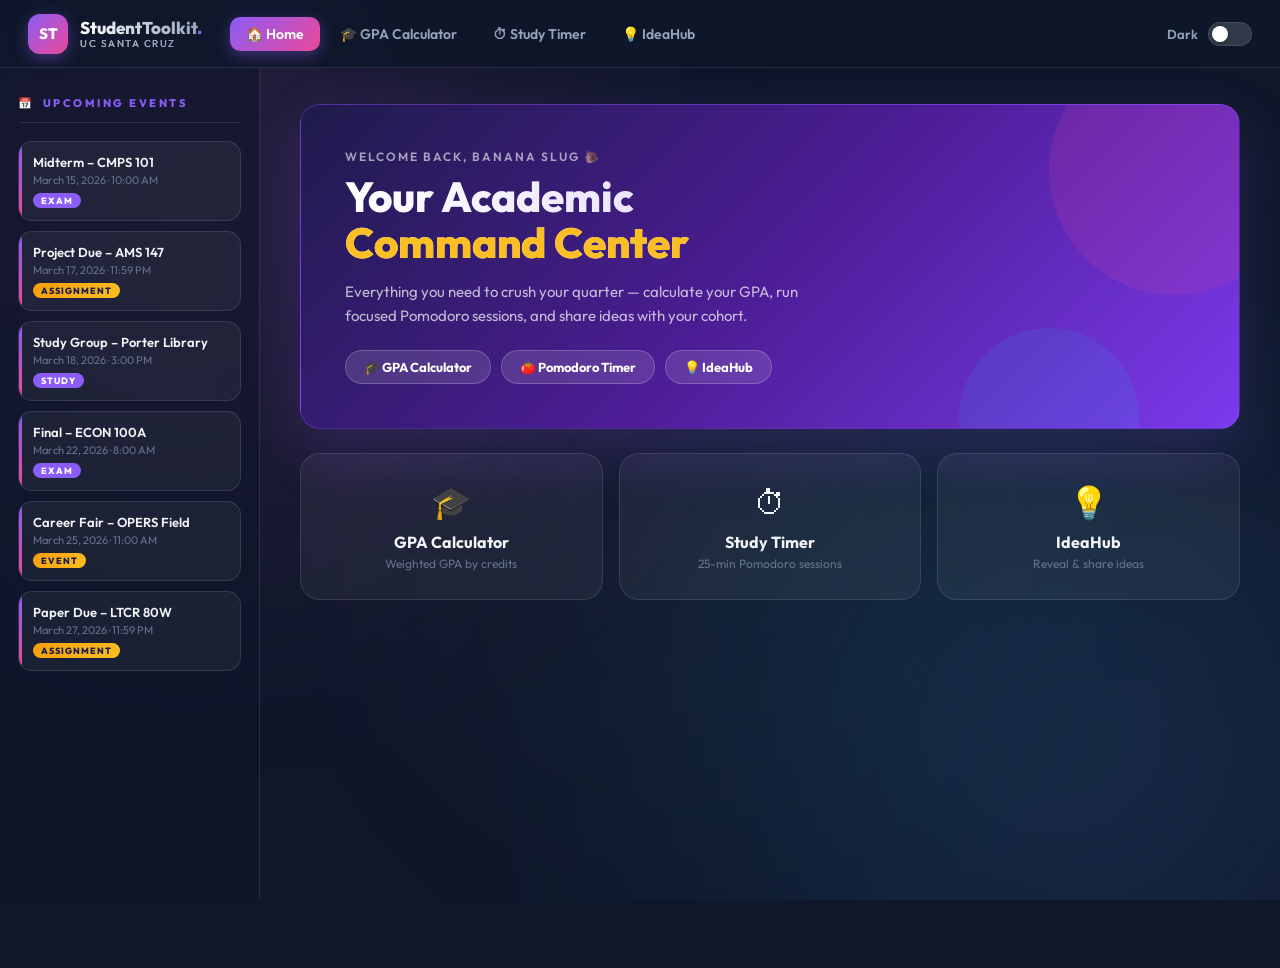
==== sttoolkit21.html @ a3d4090e "Add files via upload" ====
<!DOCTYPE html>
<html lang="en">
<head>
  <meta charset="UTF-8">
  <meta name="viewport" content="width=device-width, initial-scale=1.0">
  <title>StudentToolkit | UCSC</title>
  <link href="https://fonts.googleapis.com/css2?family=Outfit:wght@300;400;600;800&display=swap" rel="stylesheet">
  <link rel="stylesheet" href="style.css">
</head>
<body>

  <!-- Animated background blobs -->
  <div class="background-blobs">
    <div class="blob"></div>
    <div class="blob blob-2"></div>
    <div class="blob blob-3"></div>
  </div>

  <!-- NAVBAR -->
  <nav class="navbar">
    <div class="navbar-logo">
      <div class="logo-badge">ST</div>
      <div class="logo-text">
        StudentToolkit<span>.</span>
        <small>UC Santa Cruz</small>
      </div>
    </div>

    <div class="navbar-nav">
      <button class="nav-link active" onclick="showSection('welcome')">🏠 Home</button>
      <button class="nav-link" onclick="showSection('gpa')">🎓 GPA Calculator</button>
      <button class="nav-link" onclick="showSection('timer')">⏱ Study Timer</button>
      <button class="nav-link" onclick="showSection('ideas')">💡 IdeaHub</button>
    </div>

    <div class="navbar-right">
      <span class="toggle-label">Dark</span>
      <label class="toggle">
        <input type="checkbox" id="darkToggle" onchange="toggleDark(this)">
        <span class="toggle-slider"></span>
      </label>
    </div>
  </nav>

  <!-- LAYOUT -->
  <div class="layout">

    <!-- SIDEBAR -->
    <aside class="sidebar">
      <div class="sidebar-title">Upcoming Events</div>

      <div class="event-item">
        <div class="event-name">Midterm – CMPS 101</div>
        <div class="event-date">March 15, 2026 · 10:00 AM</div>
        <span class="event-tag">Exam</span>
      </div>
      <div class="event-item">
        <div class="event-name">Project Due – AMS 147</div>
        <div class="event-date">March 17, 2026 · 11:59 PM</div>
        <span class="event-tag gold">Assignment</span>
      </div>
      <div class="event-item">
        <div class="event-name">Study Group – Porter Library</div>
        <div class="event-date">March 18, 2026 · 3:00 PM</div>
        <span class="event-tag">Study</span>
      </div>
      <div class="event-item">
        <div class="event-name">Final – ECON 100A</div>
        <div class="event-date">March 22, 2026 · 8:00 AM</div>
        <span class="event-tag">Exam</span>
      </div>
      <div class="event-item">
        <div class="event-name">Career Fair – OPERS Field</div>
        <div class="event-date">March 25, 2026 · 11:00 AM</div>
        <span class="event-tag gold">Event</span>
      </div>
      <div class="event-item">
        <div class="event-name">Paper Due – LTCR 80W</div>
        <div class="event-date">March 27, 2026 · 11:59 PM</div>
        <span class="event-tag gold">Assignment</span>
      </div>
    </aside>

    <!-- MAIN CONTENT -->
    <main class="main">

      <!-- WELCOME -->
      <section id="section-welcome" class="section active">
        <div class="welcome-card">
          <div class="welcome-eyebrow">Welcome back, Banana Slug 🐌</div>
          <div class="welcome-title">Your Academic<br><span>Command Center</span></div>
          <div class="welcome-desc">Everything you need to crush your quarter — calculate your GPA, run focused Pomodoro sessions, and share ideas with your cohort.</div>
          <div class="welcome-chips">
            <div class="chip" onclick="showSection('gpa')">🎓 GPA Calculator</div>
            <div class="chip" onclick="showSection('timer')">🍅 Pomodoro Timer</div>
            <div class="chip" onclick="showSection('ideas')">💡 IdeaHub</div>
          </div>
        </div>
        <div class="stats-row">
          <div class="stat-card" onclick="showSection('gpa')">
            <div class="stat-icon">🎓</div>
            <div class="stat-label">GPA Calculator</div>
            <div class="stat-sub">Weighted GPA by credits</div>
          </div>
          <div class="stat-card" onclick="showSection('timer')">
            <div class="stat-icon">⏱</div>
            <div class="stat-label">Study Timer</div>
            <div class="stat-sub">25-min Pomodoro sessions</div>
          </div>
          <div class="stat-card" onclick="showSection('ideas')">
            <div class="stat-icon">💡</div>
            <div class="stat-label">IdeaHub</div>
            <div class="stat-sub">Reveal &amp; share ideas</div>
          </div>
        </div>
      </section>

      <!-- GPA CALCULATOR -->
      <section id="section-gpa" class="section">
        <div class="card-panel">
          <div class="panel-header">
            <div class="panel-icon">🎓</div>
            <div>
              <div class="panel-title">GPA Calculator</div>
              <div class="panel-subtitle">Enter your courses to compute your cumulative GPA</div>
            </div>
          </div>
          <div class="col-headers">
            <span>Course Name</span>
            <span>Credits</span>
            <span>Grade</span>
            <span></span>
          </div>
          <div class="gpa-courses" id="courseList">
            <div class="course-row first-row">
              <input type="text" placeholder="e.g. CMPS 101" />
              <input type="number" placeholder="Credits" min="1" max="6" />
              <select>
                <option value="">Grade</option>
                <option value="4.0">A+ (4.0)</option>
                <option value="4.0">A  (4.0)</option>
                <option value="3.7">A- (3.7)</option>
                <option value="3.3">B+ (3.3)</option>
                <option value="3.0">B  (3.0)</option>
                <option value="2.7">B- (2.7)</option>
                <option value="2.3">C+ (2.3)</option>
                <option value="2.0">C  (2.0)</option>
                <option value="1.7">C- (1.7)</option>
                <option value="1.3">D+ (1.3)</option>
                <option value="1.0">D  (1.0)</option>
                <option value="0.0">F  (0.0)</option>
              </select>
            </div>
          </div>
          <div class="btn-row">
            <button class="btn btn-ghost" onclick="addCourse()">+ Add Course</button>
            <button class="btn btn-primary" onclick="calculateGPA()">Calculate GPA</button>
            <button class="btn btn-ghost" onclick="resetGPA()">Reset</button>
          </div>
          <div class="gpa-result" id="gpaResult">
            <div class="gpa-result-label">Your Cumulative GPA</div>
            <div class="gpa-result-number" id="gpaNumber">—</div>
            <div class="gpa-result-grade" id="gpaGrade"></div>
          </div>
        </div>
      </section>

      <!-- POMODORO TIMER -->
      <section id="section-timer" class="section">
        <div class="card-panel">
          <div class="panel-header">
            <div class="panel-icon">⏱</div>
            <div>
              <div class="panel-title">Pomodoro Timer</div>
              <div class="panel-subtitle">25-minute focused study sessions</div>
            </div>
          </div>
          <div class="timer-container">
            <div class="timer-ring">
              <svg width="240" height="240" viewBox="0 0 240 240">
                <defs>
                  <linearGradient id="timerGrad" x1="0%" y1="0%" x2="100%" y2="0%">
                    <stop offset="0%" style="stop-color:#8b5cf6"/>
                    <stop offset="100%" style="stop-color:#ec4899"/>
                  </linearGradient>
                </defs>
                <circle class="timer-ring-bg" cx="120" cy="120" r="110"/>
                <circle class="timer-ring-progress" id="timerProgress" cx="120" cy="120" r="110"/>
              </svg>
              <div class="timer-display">
                <div class="timer-time" id="timerDisplay">25:00</div>
                <div class="timer-mode">Focus Session</div>
              </div>
            </div>
            <div class="timer-sessions" id="sessionDots">
              <div class="session-dot"></div>
              <div class="session-dot"></div>
              <div class="session-dot"></div>
              <div class="session-dot"></div>
            </div>
            <div class="timer-controls">
              <button class="btn btn-primary" id="startBtn" onclick="toggleTimer()">▶ Start</button>
              <button class="btn btn-ghost" onclick="resetTimer()">↺ Reset</button>
            </div>
            <div class="timer-notification" id="timerNotif">
              🎉 Session complete! Time for a 5-minute break!
            </div>
          </div>
        </div>
      </section>

      <!-- IDEAHUB -->
      <section id="section-ideas" class="section">
        <div class="card-panel ideahub-panel">
          <div class="panel-header">
            <div class="panel-icon">💡</div>
            <div>
              <div class="panel-title">IdeaHub</div>
              <div class="panel-subtitle">Hover over a creator to reveal their idea</div>
            </div>
          </div>
          <div class="idea-input-section">
            <input type="text" id="userName" placeholder="Your Name" class="name-input">
            <input type="text" id="ideaInput" placeholder="Enter your idea..." class="idea-input-field">
            <button class="btn btn-primary" onclick="addIdea()">Add Spark ✦</button>
          </div>
          <div id="board"></div>
        </div>
      </section>

    </main>
  </div>

  <script src="script.js"></script>
</body>
</html>
---- style.css ----
/* ── DESIGN TOKENS ── */
:root {
  --primary: #8b5cf6;
  --primary-glow: rgba(139, 92, 246, 0.4);
  --secondary: #ec4899;
  --accent: #00f2fe;
  --bg-dark: #0f172a;
  --surface: rgba(255, 255, 255, 0.05);
  --surface-hover: rgba(255, 255, 255, 0.09);
  --border: rgba(255, 255, 255, 0.1);
  --border-active: rgba(139, 92, 246, 0.6);
  --text: #f1f5f9;
  --text-muted: #64748b;
  --text-soft: #94a3b8;
  --navbar-h: 68px;
  --sidebar-w: 260px;
  --radius: 20px;
  --transition: 0.3s cubic-bezier(0.4, 0, 0.2, 1);
  /* light mode overrides */
  --light-bg: #f1f5f9;
  --light-surface: rgba(255,255,255,0.85);
  --light-border: rgba(139,92,246,0.15);
  --light-text: #1e1b4b;
  --light-text-muted: #6b7280;
}

* { box-sizing: border-box; margin: 0; padding: 0; }

body {
  font-family: 'Outfit', sans-serif;
  background-color: var(--bg-dark);
  color: var(--text);
  min-height: 100vh;
  overflow-x: hidden;
  transition: background var(--transition), color var(--transition);
}

/* ── LIGHT MODE ── */
body.light {
  background-color: var(--light-bg);
  color: var(--light-text);
  --surface: var(--light-surface);
  --surface-hover: rgba(255,255,255,0.95);
  --border: var(--light-border);
  --text: var(--light-text);
  --text-muted: var(--light-text-muted);
  --text-soft: #9ca3af;
}
body.light .navbar { background: rgba(139, 92, 246, 0.9); backdrop-filter: blur(20px); }
body.light .sidebar { background: rgba(255,255,255,0.7); border-right-color: var(--light-border); }
body.light .event-item { background: rgba(255,255,255,0.6); }
body.light .card-panel { background: rgba(255,255,255,0.7); }
body.light input, body.light select { background: rgba(255,255,255,0.8); color: var(--light-text); border-color: var(--light-border); }
body.light input::placeholder { color: #9ca3af; }
body.light .timer-time, body.light .gpa-result-number { color: var(--primary); }
body.light .stat-card { background: rgba(255,255,255,0.6); }
body.light .welcome-card { background: linear-gradient(135deg, #4c1d95, #7c3aed, #a855f7); }
body.light .blob { opacity: 0.08; }
body.light .sidebar-title { color: var(--primary); }
body.light .panel-title { color: #fff; }

/* ── BACKGROUND BLOBS ── */
.background-blobs {
  position: fixed; inset: 0; z-index: -1; overflow: hidden;
}
.blob {
  position: absolute;
  width: 600px; height: 600px;
  background: linear-gradient(135deg, var(--primary), var(--secondary));
  filter: blur(140px);
  opacity: 0.15;
  border-radius: 50%;
  animation: float 25s infinite alternate ease-in-out;
  top: -100px; left: -100px;
}
.blob-2 {
  bottom: -150px; right: -100px;
  background: linear-gradient(135deg, var(--accent), var(--primary));
  animation-delay: -7s;
  top: auto; left: auto;
}
.blob-3 {
  top: 40%; left: 40%;
  width: 400px; height: 400px;
  background: linear-gradient(135deg, var(--secondary), var(--accent));
  opacity: 0.08;
  animation-delay: -14s;
}
@keyframes float {
  from { transform: translate(0,0) rotate(0deg); }
  to   { transform: translate(150px, 100px) rotate(30deg); }
}

/* ── NAVBAR ── */
.navbar {
  position: fixed; top: 0; left: 0; right: 0; z-index: 100;
  height: var(--navbar-h);
  background: rgba(15, 23, 42, 0.85);
  backdrop-filter: blur(20px);
  border-bottom: 1px solid var(--border);
  display: flex; align-items: center;
  padding: 0 28px; gap: 20px;
}
.navbar-logo {
  display: flex; align-items: center; gap: 12px;
  flex-shrink: 0;
}
.logo-badge {
  width: 40px; height: 40px;
  background: linear-gradient(135deg, var(--primary), var(--secondary));
  border-radius: 12px;
  display: flex; align-items: center; justify-content: center;
  font-size: 15px; font-weight: 800;
  color: #fff;
  box-shadow: 0 4px 15px var(--primary-glow);
}
.logo-text {
  font-size: 17px; font-weight: 800;
  background: linear-gradient(to right, #fff, #94a3b8);
  background-clip: text; -webkit-background-clip: text; -webkit-text-fill-color: transparent;
  line-height: 1.15;
}
.logo-text span { -webkit-text-fill-color: var(--primary); }
.logo-text small {
  display: block; font-size: 10px; font-weight: 400;
  letter-spacing: 1.5px; text-transform: uppercase;
  -webkit-text-fill-color: var(--text-soft);
}

.navbar-nav {
  display: flex; gap: 4px; margin-left: 8px;
}
.nav-link {
  background: none; border: none; cursor: pointer;
  color: var(--text-soft);
  padding: 8px 16px; border-radius: 10px;
  font-family: 'Outfit', sans-serif;
  font-size: 14px; font-weight: 600;
  transition: all var(--transition);
}
.nav-link:hover {
  background: var(--surface-hover); color: var(--text);
}
.nav-link.active {
  background: linear-gradient(135deg, var(--primary), var(--secondary));
  color: #fff;
  box-shadow: 0 4px 15px var(--primary-glow);
}

.navbar-right {
  margin-left: auto; display: flex; align-items: center; gap: 10px;
}
.toggle-label { color: var(--text-soft); font-size: 13px; font-weight: 600; }
.toggle { position: relative; width: 44px; height: 24px; cursor: pointer; }
.toggle input { opacity: 0; width: 0; height: 0; }
.toggle-slider {
  position: absolute; inset: 0;
  background: rgba(255,255,255,0.15);
  border-radius: 24px; border: 1.5px solid var(--border);
  transition: background var(--transition);
}
.toggle-slider::before {
  content: '';
  position: absolute; top: 3px; left: 3px;
  width: 16px; height: 16px; border-radius: 50%;
  background: #fff;
  transition: transform var(--transition);
  box-shadow: 0 1px 4px rgba(0,0,0,0.3);
}
.toggle input:checked + .toggle-slider { background: var(--primary); border-color: var(--primary); }
.toggle input:checked + .toggle-slider::before { transform: translateX(20px); }

/* ── LAYOUT ── */
.layout {
  display: grid;
  grid-template-columns: var(--sidebar-w) 1fr;
  margin-top: var(--navbar-h);
  min-height: calc(100vh - var(--navbar-h));
}

/* ── SIDEBAR ── */
.sidebar {
  background: rgba(15, 23, 42, 0.6);
  backdrop-filter: blur(20px);
  border-right: 1px solid var(--border);
  padding: 28px 18px;
  animation: slideInLeft 0.6s ease forwards;
}
.sidebar-title {
  font-size: 11px; font-weight: 800;
  letter-spacing: 2.5px; text-transform: uppercase;
  color: var(--primary);
  margin-bottom: 18px; padding-bottom: 12px;
  border-bottom: 1px solid var(--border);
  display: flex; align-items: center; gap: 8px;
}
.sidebar-title::before { content: '📅'; }

.event-item {
  padding: 12px 14px; border-radius: 14px; margin-bottom: 10px;
  background: var(--surface); border: 1px solid var(--border);
  transition: all 0.25s ease; position: relative; overflow: hidden;
  cursor: default;
}
.event-item::before {
  content: ''; position: absolute; left: 0; top: 0; bottom: 0; width: 3px;
  background: linear-gradient(to bottom, var(--primary), var(--secondary));
  border-radius: 3px 0 0 3px;
}
.event-item:hover {
  transform: scale(1.03) translateX(4px);
  box-shadow: 0 0 0 1px var(--primary), 0 8px 24px var(--primary-glow);
  background: var(--surface-hover);
}
.event-name { font-weight: 600; font-size: 13px; margin-bottom: 3px; color: var(--text); }
.event-date { font-size: 11px; color: var(--text-muted); }
.event-tag {
  display: inline-block; margin-top: 6px;
  font-size: 9px; font-weight: 800; letter-spacing: 1px; text-transform: uppercase;
  padding: 2px 8px; border-radius: 20px;
  background: var(--primary); color: #fff;
}
.event-tag.gold {
  background: linear-gradient(135deg, #f59e0b, #fbbf24);
  color: #1e1b4b;
}

/* ── MAIN ── */
.main {
  padding: 36px 40px;
  display: flex; flex-direction: column; gap: 28px;
}

/* ── SECTIONS ── */
.section { display: none; animation: fadeInUp 0.5s ease forwards; }
.section.active { display: flex; flex-direction: column; gap: 24px; }

/* ── WELCOME ── */
.welcome-card {
  background: linear-gradient(135deg, #1e1b4b 0%, #4c1d95 50%, #7c3aed 100%);
  border-radius: var(--radius);
  padding: 44px;
  position: relative; overflow: hidden;
  border: 1px solid rgba(139, 92, 246, 0.3);
  box-shadow: 0 20px 60px rgba(139, 92, 246, 0.2);
}
.welcome-card::before {
  content: ''; position: absolute; top: -60px; right: -60px;
  width: 250px; height: 250px; border-radius: 50%;
  background: rgba(236, 72, 153, 0.15);
}
.welcome-card::after {
  content: ''; position: absolute; bottom: -80px; right: 100px;
  width: 180px; height: 180px; border-radius: 50%;
  background: rgba(0, 242, 254, 0.08);
}
.welcome-eyebrow {
  font-size: 12px; letter-spacing: 2px; text-transform: uppercase;
  color: rgba(255,255,255,0.6); margin-bottom: 10px; font-weight: 600;
}
.welcome-title {
  font-size: 42px; font-weight: 800; line-height: 1.1;
  margin-bottom: 14px;
  background: linear-gradient(to right, #fff, #c4b5fd);
  background-clip: text; -webkit-background-clip: text; -webkit-text-fill-color: transparent;
}
.welcome-title span { -webkit-text-fill-color: #fbbf24; }
.welcome-desc { color: rgba(255,255,255,0.7); font-size: 15px; line-height: 1.6; max-width: 500px; }
.welcome-chips { display: flex; gap: 10px; margin-top: 22px; flex-wrap: wrap; }
.chip {
  padding: 8px 18px; border-radius: 20px;
  font-size: 13px; font-weight: 700;
  background: rgba(255,255,255,0.12); color: #fff;
  border: 1px solid rgba(255,255,255,0.2);
  cursor: pointer; transition: all 0.2s;
}
.chip:hover {
  background: linear-gradient(135deg, var(--primary), var(--secondary));
  border-color: transparent;
  box-shadow: 0 4px 15px var(--primary-glow);
  transform: translateY(-2px);
}

.stats-row { display: grid; grid-template-columns: repeat(3, 1fr); gap: 16px; }
.stat-card {
  background: var(--surface);
  backdrop-filter: blur(20px);
  border: 1px solid var(--border);
  border-radius: var(--radius);
  padding: 28px 24px;
  cursor: pointer;
  transition: all 0.3s ease;
  text-align: center;
}
.stat-card:hover {
  border-color: var(--primary);
  background: var(--surface-hover);
  transform: translateY(-6px);
  box-shadow: 0 12px 40px var(--primary-glow);
}
.stat-icon { font-size: 32px; margin-bottom: 10px; }
.stat-label { font-size: 16px; font-weight: 700; color: var(--text); margin-bottom: 4px; }
.stat-sub { font-size: 12px; color: var(--text-muted); }

/* ── CARD PANELS ── */
.card-panel {
  background: var(--surface);
  backdrop-filter: blur(25px);
  border: 1px solid var(--border);
  border-radius: var(--radius);
  padding: 36px;
  box-shadow: 0 25px 50px rgba(0,0,0,0.3);
}
.panel-header {
  display: flex; align-items: center; gap: 16px;
  margin-bottom: 30px; padding-bottom: 20px;
  border-bottom: 1px solid var(--border);
}
.panel-icon {
  width: 52px; height: 52px;
  background: linear-gradient(135deg, var(--primary), var(--secondary));
  border-radius: 16px;
  display: flex; align-items: center; justify-content: center;
  font-size: 24px;
  box-shadow: 0 8px 20px var(--primary-glow);
  flex-shrink: 0;
}
.panel-title {
  font-size: 26px; font-weight: 800;
  background: linear-gradient(to right, #fff, #c4b5fd);
  background-clip: text; -webkit-background-clip: text; -webkit-text-fill-color: transparent;
}
.panel-subtitle { font-size: 13px; color: var(--text-muted); margin-top: 3px; }

/* ── GPA CALCULATOR ── */
.gpa-courses { display: flex; flex-direction: column; gap: 12px; margin-bottom: 20px; }
.course-row {
  display: grid; grid-template-columns: 1fr 120px 140px 40px;
  gap: 10px; align-items: center;
  animation: fadeInUp 0.3s ease forwards;
}
.first-row { grid-template-columns: 1fr 120px 140px; }
.col-headers {
  display: grid; grid-template-columns: 1fr 120px 140px 40px;
  gap: 10px; margin-bottom: 10px;
}
.col-headers span {
  font-size: 11px; font-weight: 700; letter-spacing: 1.5px;
  text-transform: uppercase; color: var(--text-muted);
}
input, select {
  background: rgba(255,255,255,0.06);
  border: 1px solid var(--border);
  border-radius: 10px;
  padding: 11px 14px;
  font-size: 14px; font-weight: 500;
  color: var(--text);
  font-family: 'Outfit', sans-serif;
  width: 100%;
  transition: border-color 0.2s, box-shadow 0.2s;
}
input:focus, select:focus {
  outline: none;
  border-color: var(--primary);
  box-shadow: 0 0 0 3px var(--primary-glow);
}
input::placeholder { color: var(--text-muted); }
select option { background: #1e1b4b; color: var(--text); }

.btn-row { display: flex; gap: 12px; flex-wrap: wrap; margin-top: 8px; }
.btn {
  padding: 12px 24px; border-radius: 12px; border: none;
  font-family: 'Outfit', sans-serif;
  font-size: 14px; font-weight: 700; cursor: pointer;
  transition: all 0.2s; letter-spacing: 0.3px;
}
.btn-primary {
  background: linear-gradient(135deg, var(--primary), var(--secondary));
  color: #fff;
  box-shadow: 0 4px 20px var(--primary-glow);
}
.btn-primary:hover { transform: translateY(-3px); box-shadow: 0 8px 25px var(--primary-glow); }
.btn-primary:active { transform: translateY(0); }
.btn-ghost {
  background: var(--surface); color: var(--text-soft);
  border: 1px solid var(--border);
}
.btn-ghost:hover { background: var(--surface-hover); color: var(--text); }
.btn-danger {
  background: rgba(236, 72, 153, 0.1);
  color: var(--secondary);
  border: 1px solid rgba(236,72,153,0.2);
  width: 38px; height: 38px; padding: 0;
  display: flex; align-items: center; justify-content: center;
  border-radius: 10px; font-size: 16px;
}
.btn-danger:hover { background: rgba(236,72,153,0.2); }

.gpa-result {
  margin-top: 28px; padding: 30px;
  border-radius: 16px;
  background: linear-gradient(135deg, rgba(139,92,246,0.2), rgba(236,72,153,0.2));
  border: 1px solid rgba(139,92,246,0.3);
  display: none; text-align: center;
  animation: popIn 0.4s cubic-bezier(.34,1.56,.64,1) forwards;
}
.gpa-result.show { display: block; }
.gpa-result-label {
  font-size: 11px; letter-spacing: 3px; text-transform: uppercase;
  color: var(--text-muted); margin-bottom: 10px;
}
.gpa-result-number {
  font-size: 72px; font-weight: 800; line-height: 1;
  background: linear-gradient(135deg, var(--primary), var(--secondary));
  background-clip: text; -webkit-background-clip: text; -webkit-text-fill-color: transparent;
}
.gpa-result-grade { font-size: 18px; color: var(--text-soft); margin-top: 8px; }

/* ── TIMER ── */
.timer-container {
  display: flex; flex-direction: column; align-items: center; gap: 30px;
}
.timer-ring { position: relative; width: 240px; height: 240px; }
.timer-ring svg { transform: rotate(-90deg); }
.timer-ring-bg { fill: none; stroke: var(--border); stroke-width: 8; }
.timer-ring-progress {
  fill: none; stroke: url(#timerGrad);
  stroke-width: 8; stroke-linecap: round;
  transition: stroke-dashoffset 1s linear;
  stroke-dasharray: 691; stroke-dashoffset: 0;
}
.timer-display {
  position: absolute; inset: 0;
  display: flex; flex-direction: column; align-items: center; justify-content: center;
}
.timer-time {
  font-size: 52px; font-weight: 800;
  background: linear-gradient(135deg, var(--primary), var(--secondary));
  background-clip: text; -webkit-background-clip: text; -webkit-text-fill-color: transparent;
}
.timer-mode {
  font-size: 11px; letter-spacing: 2.5px; text-transform: uppercase;
  color: var(--text-muted); margin-top: 6px; font-weight: 600;
}
.timer-sessions { display: flex; gap: 10px; }
.session-dot {
  width: 14px; height: 14px; border-radius: 50%;
  background: var(--border); border: 1.5px solid var(--border);
  transition: background 0.3s, box-shadow 0.3s;
}
.session-dot.done {
  background: linear-gradient(135deg, var(--primary), var(--secondary));
  border-color: var(--primary);
  box-shadow: 0 0 10px var(--primary-glow);
}
.timer-controls { display: flex; gap: 14px; }
.timer-notification {
  display: none; padding: 16px 28px; border-radius: 14px;
  background: linear-gradient(135deg, rgba(139,92,246,0.25), rgba(236,72,153,0.25));
  border: 1px solid rgba(139,92,246,0.4);
  color: var(--text); font-weight: 700; font-size: 15px; text-align: center;
  animation: popIn 0.4s cubic-bezier(.34,1.56,.64,1) forwards;
  width: 100%; max-width: 360px;
}
.timer-notification.show { display: block; }

/* ── IDEAHUB ── */
.ideahub-panel { background: rgba(15,23,42,0.7); }

.idea-input-section {
  display: flex; align-items: center; gap: 0;
  background: rgba(255,255,255,0.04);
  border: 1px solid var(--border);
  border-radius: 20px;
  padding: 10px;
  margin-bottom: 30px;
  box-shadow: 0 20px 40px rgba(0,0,0,0.3);
}
.idea-input-section input {
  background: transparent; border: none; outline: none;
  color: var(--text); padding: 12px 16px;
  font-size: 15px; font-family: 'Outfit', sans-serif;
  border-radius: 0;
}
.name-input {
  width: 170px; font-weight: 700;
  color: var(--accent) !important;
  border-right: 1px solid var(--border) !important;
  border-radius: 0 !important;
}
.idea-input-field { flex: 1; }
.idea-input-section .btn { flex-shrink: 0; border-radius: 14px; }

#board {
  display: grid;
  grid-template-columns: repeat(auto-fill, minmax(260px, 1fr));
  gap: 24px;
}

/* IdeaHub Cards */
.idea-card {
  background: rgba(255,255,255,0.05);
  backdrop-filter: blur(25px);
  border: 1px solid var(--border);
  border-radius: 28px;
  height: 240px; padding: 36px;
  position: relative; display: flex;
  flex-direction: column; justify-content: center; align-items: center;
  text-align: center; overflow: hidden; cursor: pointer;
  transition: all 0.5s cubic-bezier(0.4, 0, 0.2, 1);
}
.idea-card:hover {
  border-color: var(--primary);
  background: rgba(255,255,255,0.09);
  transform: translateY(-10px);
  box-shadow: 0 20px 50px var(--primary-glow);
}
.card-front {
  display: flex; flex-direction: column; align-items: center; gap: 14px;
  transition: all 0.5s ease; opacity: 1; transform: scale(1);
}
.big-avatar {
  width: 64px; height: 64px;
  background: linear-gradient(135deg, var(--primary), var(--secondary));
  border-radius: 20px;
  display: flex; align-items: center; justify-content: center;
  font-size: 26px; font-weight: 800;
  box-shadow: 0 10px 25px var(--primary-glow);
}
.card-front h3 { font-size: 1.3rem; font-weight: 700; color: var(--text); }
.card-front span { font-size: 0.75rem; color: var(--primary); font-weight: 700; letter-spacing: 1px; }

.card-back {
  position: absolute; inset: 0; padding: 32px;
  display: flex; flex-direction: column; justify-content: center; align-items: center;
  opacity: 0; transform: translateY(20px);
  transition: all 0.5s ease;
  background: linear-gradient(135deg, rgba(139,92,246,0.15), rgba(236,72,153,0.15));
}
.card-back p {
  font-size: 1rem; line-height: 1.65; font-weight: 400;
  color: #f1f5f9;
}

.idea-card:hover .card-front { opacity: 0; transform: scale(0.8); }
.idea-card:hover .card-back { opacity: 1; transform: translateY(0); }

.date-tag {
  position: absolute; bottom: 16px;
  font-size: 10px; color: var(--text-muted);
  text-transform: uppercase; letter-spacing: 1.5px;
}
.remove-btn {
  position: absolute; top: 16px; right: 18px;
  color: var(--text-muted); z-index: 10;
  font-size: 20px; cursor: pointer; transition: 0.3s;
  background: none; border: none;
  line-height: 1;
}
.remove-btn:hover { color: var(--secondary); transform: scale(1.3); }

.board-empty {
  grid-column: 1 / -1; text-align: center;
  color: var(--text-muted); padding: 50px;
  border: 2px dashed var(--border); border-radius: 24px;
  font-size: 15px;
}

/* ── ANIMATIONS ── */
@keyframes fadeInUp {
  from { opacity: 0; transform: translateY(20px); }
  to   { opacity: 1; transform: translateY(0); }
}
@keyframes slideInLeft {
  from { opacity: 0; transform: translateX(-20px); }
  to   { opacity: 1; transform: translateX(0); }
}
@keyframes popIn {
  from { opacity: 0; transform: scale(0.85); }
  to   { opacity: 1; transform: scale(1); }
}
@keyframes pulse {
  0%, 100% { opacity: 1; }
  50%       { opacity: 0.45; }
}
.pulse { animation: pulse 1.2s ease-in-out infinite; }

/* ── RESPONSIVE ── */
@media (max-width: 900px) {
  .layout { grid-template-columns: 1fr; }
  .sidebar { display: none; }
  .main { padding: 20px; }
  .stats-row { grid-template-columns: 1fr; }
  .navbar-nav .nav-link span { display: none; }
}
@media (max-width: 600px) {
  .idea-input-section { flex-direction: column; border-radius: 16px; }
  .name-input { width: 100% !important; border-right: none !important; border-bottom: 1px solid var(--border) !important; }
  .idea-input-section .btn { width: 100%; margin-top: 4px; }
  .course-row, .first-row { grid-template-columns: 1fr; }
  .col-headers { display: none; }
}
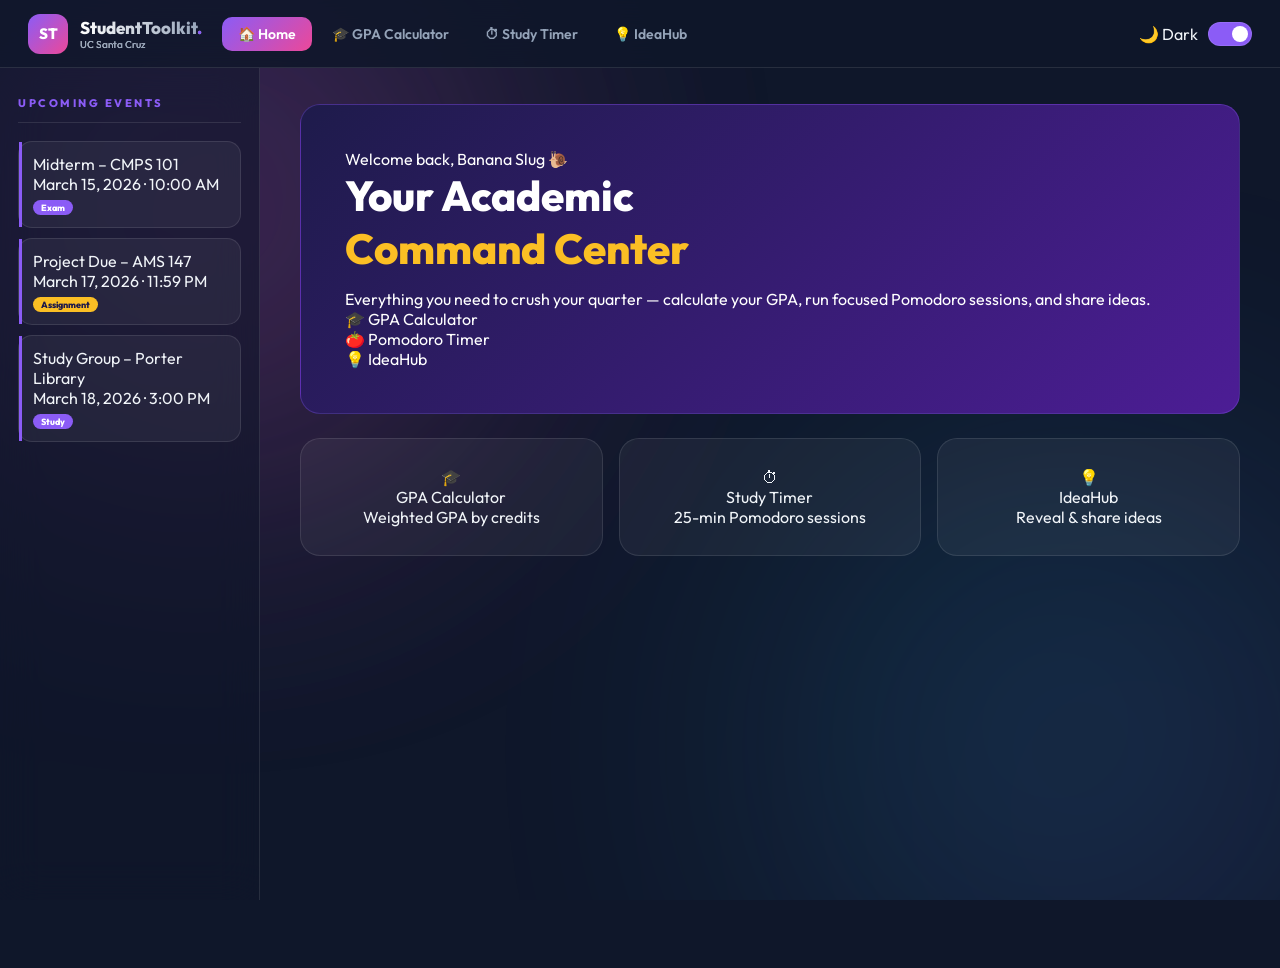
==== commit dc7cd523: "dark mode button fixed" ====
--- a/sttoolkit21.html
+++ b/sttoolkit21.html
@@ -9,14 +9,12 @@
 </head>
 <body>
 
-  <!-- Animated background blobs -->
   <div class="background-blobs">
     <div class="blob"></div>
     <div class="blob blob-2"></div>
     <div class="blob blob-3"></div>
   </div>
 
-  <!-- NAVBAR -->
   <nav class="navbar">
     <div class="navbar-logo">
       <div class="logo-badge">ST</div>
@@ -34,21 +32,17 @@
     </div>
 
     <div class="navbar-right">
-      <span class="toggle-label">Dark</span>
+      <span class="toggle-label" id="modeLabel">🌙 Dark</span>
       <label class="toggle">
-        <input type="checkbox" id="darkToggle" onchange="toggleDark(this)">
+        <input type="checkbox" id="darkToggle" onchange="toggleDark(this)" checked>
         <span class="toggle-slider"></span>
       </label>
     </div>
   </nav>
 
-  <!-- LAYOUT -->
   <div class="layout">
-
-    <!-- SIDEBAR -->
     <aside class="sidebar">
       <div class="sidebar-title">Upcoming Events</div>
-
       <div class="event-item">
         <div class="event-name">Midterm – CMPS 101</div>
         <div class="event-date">March 15, 2026 · 10:00 AM</div>
@@ -64,32 +58,14 @@
         <div class="event-date">March 18, 2026 · 3:00 PM</div>
         <span class="event-tag">Study</span>
       </div>
-      <div class="event-item">
-        <div class="event-name">Final – ECON 100A</div>
-        <div class="event-date">March 22, 2026 · 8:00 AM</div>
-        <span class="event-tag">Exam</span>
-      </div>
-      <div class="event-item">
-        <div class="event-name">Career Fair – OPERS Field</div>
-        <div class="event-date">March 25, 2026 · 11:00 AM</div>
-        <span class="event-tag gold">Event</span>
-      </div>
-      <div class="event-item">
-        <div class="event-name">Paper Due – LTCR 80W</div>
-        <div class="event-date">March 27, 2026 · 11:59 PM</div>
-        <span class="event-tag gold">Assignment</span>
-      </div>
     </aside>
 
-    <!-- MAIN CONTENT -->
     <main class="main">
-
-      <!-- WELCOME -->
       <section id="section-welcome" class="section active">
         <div class="welcome-card">
           <div class="welcome-eyebrow">Welcome back, Banana Slug 🐌</div>
           <div class="welcome-title">Your Academic<br><span>Command Center</span></div>
-          <div class="welcome-desc">Everything you need to crush your quarter — calculate your GPA, run focused Pomodoro sessions, and share ideas with your cohort.</div>
+          <div class="welcome-desc">Everything you need to crush your quarter — calculate your GPA, run focused Pomodoro sessions, and share ideas.</div>
           <div class="welcome-chips">
             <div class="chip" onclick="showSection('gpa')">🎓 GPA Calculator</div>
             <div class="chip" onclick="showSection('timer')">🍅 Pomodoro Timer</div>
@@ -115,7 +91,6 @@
         </div>
       </section>
 
-      <!-- GPA CALCULATOR -->
       <section id="section-gpa" class="section">
         <div class="card-panel">
           <div class="panel-header">
@@ -133,9 +108,9 @@
           </div>
           <div class="gpa-courses" id="courseList">
             <div class="course-row first-row">
-              <input type="text" placeholder="e.g. CMPS 101" />
-              <input type="number" placeholder="Credits" min="1" max="6" />
-              <select>
+              <input type="text" placeholder="e.g. CMPS 101">
+              <input type="number" placeholder="Credits" min="1" max="6">
+              <select id="initialGrade">
                 <option value="">Grade</option>
                 <option value="4.0">A+ (4.0)</option>
                 <option value="4.0">A  (4.0)</option>
@@ -165,7 +140,6 @@
         </div>
       </section>
 
-      <!-- POMODORO TIMER -->
       <section id="section-timer" class="section">
         <div class="card-panel">
           <div class="panel-header">
@@ -209,7 +183,6 @@
         </div>
       </section>
 
-      <!-- IDEAHUB -->
       <section id="section-ideas" class="section">
         <div class="card-panel ideahub-panel">
           <div class="panel-header">
@@ -227,10 +200,9 @@
           <div id="board"></div>
         </div>
       </section>
-
     </main>
   </div>
 
   <script src="script.js"></script>
 </body>
-</html>
+</html>
--- a/style.css
+++ b/style.css
@@ -16,7 +16,6 @@
   --sidebar-w: 260px;
   --radius: 20px;
   --transition: 0.3s cubic-bezier(0.4, 0, 0.2, 1);
-  /* light mode overrides */
   --light-bg: #f1f5f9;
   --light-surface: rgba(255,255,255,0.85);
   --light-border: rgba(139,92,246,0.15);
@@ -35,7 +34,7 @@
   transition: background var(--transition), color var(--transition);
 }
 
-/* ── LIGHT MODE ── */
+/* ── LIGHT MODE OVERRIDES ── */
 body.light {
   background-color: var(--light-bg);
   color: var(--light-text);
@@ -44,559 +43,112 @@
   --border: var(--light-border);
   --text: var(--light-text);
   --text-muted: var(--light-text-muted);
-  --text-soft: #9ca3af;
+  --text-soft: #6b7280;
 }
-body.light .navbar { background: rgba(139, 92, 246, 0.9); backdrop-filter: blur(20px); }
-body.light .sidebar { background: rgba(255,255,255,0.7); border-right-color: var(--light-border); }
-body.light .event-item { background: rgba(255,255,255,0.6); }
-body.light .card-panel { background: rgba(255,255,255,0.7); }
-body.light input, body.light select { background: rgba(255,255,255,0.8); color: var(--light-text); border-color: var(--light-border); }
-body.light input::placeholder { color: #9ca3af; }
-body.light .timer-time, body.light .gpa-result-number { color: var(--primary); }
-body.light .stat-card { background: rgba(255,255,255,0.6); }
-body.light .welcome-card { background: linear-gradient(135deg, #4c1d95, #7c3aed, #a855f7); }
-body.light .blob { opacity: 0.08; }
-body.light .sidebar-title { color: var(--primary); }
-body.light .panel-title { color: #fff; }
+
+body.light .navbar { background: rgba(109, 40, 217, 0.95); border-bottom-color: rgba(139,92,246,0.3); }
+body.light .nav-link { color: rgba(255,255,255,0.75); }
+body.light .nav-link.active { background: #fff; color: #4c1d95; }
+body.light .sidebar { background: rgba(255,255,255,0.75); border-right-color: var(--light-border); }
+body.light .card-panel { background: rgba(255,255,255,0.8); border-color: rgba(139,92,246,0.15); }
+body.light input, body.light select { background: #fff; color: #1e1b4b; border-color: rgba(139,92,246,0.2); }
 
 /* ── BACKGROUND BLOBS ── */
-.background-blobs {
-  position: fixed; inset: 0; z-index: -1; overflow: hidden;
-}
+.background-blobs { position: fixed; inset: 0; z-index: -1; overflow: hidden; }
 .blob {
-  position: absolute;
-  width: 600px; height: 600px;
+  position: absolute; width: 600px; height: 600px;
   background: linear-gradient(135deg, var(--primary), var(--secondary));
-  filter: blur(140px);
-  opacity: 0.15;
-  border-radius: 50%;
+  filter: blur(140px); opacity: 0.15; border-radius: 50%;
   animation: float 25s infinite alternate ease-in-out;
   top: -100px; left: -100px;
 }
-.blob-2 {
-  bottom: -150px; right: -100px;
-  background: linear-gradient(135deg, var(--accent), var(--primary));
-  animation-delay: -7s;
-  top: auto; left: auto;
-}
-.blob-3 {
-  top: 40%; left: 40%;
-  width: 400px; height: 400px;
-  background: linear-gradient(135deg, var(--secondary), var(--accent));
-  opacity: 0.08;
-  animation-delay: -14s;
-}
-@keyframes float {
-  from { transform: translate(0,0) rotate(0deg); }
-  to   { transform: translate(150px, 100px) rotate(30deg); }
-}
+.blob-2 { bottom: -150px; right: -100px; background: linear-gradient(135deg, var(--accent), var(--primary)); animation-delay: -7s; top: auto; left: auto; }
+@keyframes float { from { transform: translate(0,0) rotate(0deg); } to { transform: translate(150px, 100px) rotate(30deg); } }
 
 /* ── NAVBAR ── */
 .navbar {
   position: fixed; top: 0; left: 0; right: 0; z-index: 100;
-  height: var(--navbar-h);
-  background: rgba(15, 23, 42, 0.85);
-  backdrop-filter: blur(20px);
-  border-bottom: 1px solid var(--border);
-  display: flex; align-items: center;
-  padding: 0 28px; gap: 20px;
+  height: var(--navbar-h); background: rgba(15, 23, 42, 0.85);
+  backdrop-filter: blur(20px); border-bottom: 1px solid var(--border);
+  display: flex; align-items: center; padding: 0 28px; gap: 20px;
 }
-.navbar-logo {
-  display: flex; align-items: center; gap: 12px;
-  flex-shrink: 0;
-}
-.logo-badge {
-  width: 40px; height: 40px;
-  background: linear-gradient(135deg, var(--primary), var(--secondary));
-  border-radius: 12px;
-  display: flex; align-items: center; justify-content: center;
-  font-size: 15px; font-weight: 800;
-  color: #fff;
-  box-shadow: 0 4px 15px var(--primary-glow);
-}
-.logo-text {
-  font-size: 17px; font-weight: 800;
-  background: linear-gradient(to right, #fff, #94a3b8);
-  background-clip: text; -webkit-background-clip: text; -webkit-text-fill-color: transparent;
-  line-height: 1.15;
-}
+.navbar-logo { display: flex; align-items: center; gap: 12px; }
+.logo-badge { width: 40px; height: 40px; background: linear-gradient(135deg, var(--primary), var(--secondary)); border-radius: 12px; display: flex; align-items: center; justify-content: center; font-size: 15px; font-weight: 800; color: #fff; }
+.logo-text { font-size: 17px; font-weight: 800; background: linear-gradient(to right, #fff, #94a3b8); background-clip: text; -webkit-background-clip: text; -webkit-text-fill-color: transparent; }
 .logo-text span { -webkit-text-fill-color: var(--primary); }
-.logo-text small {
-  display: block; font-size: 10px; font-weight: 400;
-  letter-spacing: 1.5px; text-transform: uppercase;
-  -webkit-text-fill-color: var(--text-soft);
-}
+.logo-text small { display: block; font-size: 10px; font-weight: 400; -webkit-text-fill-color: var(--text-soft); }
 
-.navbar-nav {
-  display: flex; gap: 4px; margin-left: 8px;
-}
-.nav-link {
-  background: none; border: none; cursor: pointer;
-  color: var(--text-soft);
-  padding: 8px 16px; border-radius: 10px;
-  font-family: 'Outfit', sans-serif;
-  font-size: 14px; font-weight: 600;
-  transition: all var(--transition);
-}
-.nav-link:hover {
-  background: var(--surface-hover); color: var(--text);
-}
-.nav-link.active {
-  background: linear-gradient(135deg, var(--primary), var(--secondary));
-  color: #fff;
-  box-shadow: 0 4px 15px var(--primary-glow);
-}
+.navbar-nav { display: flex; gap: 4px; }
+.nav-link { background: none; border: none; cursor: pointer; color: var(--text-soft); padding: 8px 16px; border-radius: 10px; font-family: 'Outfit', sans-serif; font-size: 14px; font-weight: 600; transition: all var(--transition); }
+.nav-link.active { background: linear-gradient(135deg, var(--primary), var(--secondary)); color: #fff; }
 
-.navbar-right {
-  margin-left: auto; display: flex; align-items: center; gap: 10px;
-}
-.toggle-label { color: var(--text-soft); font-size: 13px; font-weight: 600; }
+.navbar-right { margin-left: auto; display: flex; align-items: center; gap: 10px; }
 .toggle { position: relative; width: 44px; height: 24px; cursor: pointer; }
 .toggle input { opacity: 0; width: 0; height: 0; }
-.toggle-slider {
-  position: absolute; inset: 0;
-  background: rgba(255,255,255,0.15);
-  border-radius: 24px; border: 1.5px solid var(--border);
-  transition: background var(--transition);
-}
-.toggle-slider::before {
-  content: '';
-  position: absolute; top: 3px; left: 3px;
-  width: 16px; height: 16px; border-radius: 50%;
-  background: #fff;
-  transition: transform var(--transition);
-  box-shadow: 0 1px 4px rgba(0,0,0,0.3);
-}
-.toggle input:checked + .toggle-slider { background: var(--primary); border-color: var(--primary); }
+.toggle-slider { position: absolute; inset: 0; background: rgba(255,255,255,0.15); border-radius: 24px; border: 1.5px solid var(--border); transition: background var(--transition); }
+.toggle-slider::before { content: ''; position: absolute; top: 3px; left: 3px; width: 16px; height: 16px; border-radius: 50%; background: #fff; transition: transform var(--transition); }
+.toggle input:checked + .toggle-slider { background: var(--primary); }
 .toggle input:checked + .toggle-slider::before { transform: translateX(20px); }
 
-/* ── LAYOUT ── */
-.layout {
-  display: grid;
-  grid-template-columns: var(--sidebar-w) 1fr;
-  margin-top: var(--navbar-h);
-  min-height: calc(100vh - var(--navbar-h));
-}
+/* ── LAYOUT & SIDEBAR ── */
+.layout { display: grid; grid-template-columns: var(--sidebar-w) 1fr; margin-top: var(--navbar-h); min-height: calc(100vh - var(--navbar-h)); }
+.sidebar { background: rgba(15, 23, 42, 0.6); backdrop-filter: blur(20px); border-right: 1px solid var(--border); padding: 28px 18px; }
+.sidebar-title { font-size: 11px; font-weight: 800; letter-spacing: 2.5px; text-transform: uppercase; color: var(--primary); margin-bottom: 18px; padding-bottom: 12px; border-bottom: 1px solid var(--border); }
+.event-item { padding: 12px 14px; border-radius: 14px; margin-bottom: 10px; background: var(--surface); border: 1px solid var(--border); position: relative; cursor: default; }
+.event-item::before { content: ''; position: absolute; left: 0; top: 0; bottom: 0; width: 3px; background: var(--primary); }
+.event-tag { display: inline-block; margin-top: 6px; font-size: 9px; font-weight: 800; padding: 2px 8px; border-radius: 20px; background: var(--primary); color: #fff; }
+.event-tag.gold { background: #fbbf24; color: #1e1b4b; }
 
-/* ── SIDEBAR ── */
-.sidebar {
-  background: rgba(15, 23, 42, 0.6);
-  backdrop-filter: blur(20px);
-  border-right: 1px solid var(--border);
-  padding: 28px 18px;
-  animation: slideInLeft 0.6s ease forwards;
-}
-.sidebar-title {
-  font-size: 11px; font-weight: 800;
-  letter-spacing: 2.5px; text-transform: uppercase;
-  color: var(--primary);
-  margin-bottom: 18px; padding-bottom: 12px;
-  border-bottom: 1px solid var(--border);
-  display: flex; align-items: center; gap: 8px;
-}
-.sidebar-title::before { content: '📅'; }
-
-.event-item {
-  padding: 12px 14px; border-radius: 14px; margin-bottom: 10px;
-  background: var(--surface); border: 1px solid var(--border);
-  transition: all 0.25s ease; position: relative; overflow: hidden;
-  cursor: default;
-}
-.event-item::before {
-  content: ''; position: absolute; left: 0; top: 0; bottom: 0; width: 3px;
-  background: linear-gradient(to bottom, var(--primary), var(--secondary));
-  border-radius: 3px 0 0 3px;
-}
-.event-item:hover {
-  transform: scale(1.03) translateX(4px);
-  box-shadow: 0 0 0 1px var(--primary), 0 8px 24px var(--primary-glow);
-  background: var(--surface-hover);
-}
-.event-name { font-weight: 600; font-size: 13px; margin-bottom: 3px; color: var(--text); }
-.event-date { font-size: 11px; color: var(--text-muted); }
-.event-tag {
-  display: inline-block; margin-top: 6px;
-  font-size: 9px; font-weight: 800; letter-spacing: 1px; text-transform: uppercase;
-  padding: 2px 8px; border-radius: 20px;
-  background: var(--primary); color: #fff;
-}
-.event-tag.gold {
-  background: linear-gradient(135deg, #f59e0b, #fbbf24);
-  color: #1e1b4b;
-}
-
-/* ── MAIN ── */
-.main {
-  padding: 36px 40px;
-  display: flex; flex-direction: column; gap: 28px;
-}
-
-/* ── SECTIONS ── */
+/* ── MAIN & CARDS ── */
+.main { padding: 36px 40px; display: flex; flex-direction: column; gap: 28px; }
 .section { display: none; animation: fadeInUp 0.5s ease forwards; }
 .section.active { display: flex; flex-direction: column; gap: 24px; }
 
-/* ── WELCOME ── */
-.welcome-card {
-  background: linear-gradient(135deg, #1e1b4b 0%, #4c1d95 50%, #7c3aed 100%);
-  border-radius: var(--radius);
-  padding: 44px;
-  position: relative; overflow: hidden;
-  border: 1px solid rgba(139, 92, 246, 0.3);
-  box-shadow: 0 20px 60px rgba(139, 92, 246, 0.2);
-}
-.welcome-card::before {
-  content: ''; position: absolute; top: -60px; right: -60px;
-  width: 250px; height: 250px; border-radius: 50%;
-  background: rgba(236, 72, 153, 0.15);
-}
-.welcome-card::after {
-  content: ''; position: absolute; bottom: -80px; right: 100px;
-  width: 180px; height: 180px; border-radius: 50%;
-  background: rgba(0, 242, 254, 0.08);
-}
-.welcome-eyebrow {
-  font-size: 12px; letter-spacing: 2px; text-transform: uppercase;
-  color: rgba(255,255,255,0.6); margin-bottom: 10px; font-weight: 600;
-}
-.welcome-title {
-  font-size: 42px; font-weight: 800; line-height: 1.1;
-  margin-bottom: 14px;
-  background: linear-gradient(to right, #fff, #c4b5fd);
-  background-clip: text; -webkit-background-clip: text; -webkit-text-fill-color: transparent;
-}
-.welcome-title span { -webkit-text-fill-color: #fbbf24; }
-.welcome-desc { color: rgba(255,255,255,0.7); font-size: 15px; line-height: 1.6; max-width: 500px; }
-.welcome-chips { display: flex; gap: 10px; margin-top: 22px; flex-wrap: wrap; }
-.chip {
-  padding: 8px 18px; border-radius: 20px;
-  font-size: 13px; font-weight: 700;
-  background: rgba(255,255,255,0.12); color: #fff;
-  border: 1px solid rgba(255,255,255,0.2);
-  cursor: pointer; transition: all 0.2s;
-}
-.chip:hover {
-  background: linear-gradient(135deg, var(--primary), var(--secondary));
-  border-color: transparent;
-  box-shadow: 0 4px 15px var(--primary-glow);
-  transform: translateY(-2px);
-}
+.welcome-card { background: linear-gradient(135deg, #1e1b4b, #4c1d95); border-radius: var(--radius); padding: 44px; color: #fff; border: 1px solid rgba(139,92,246,0.3); }
+.welcome-title { font-size: 42px; font-weight: 800; margin-bottom: 14px; }
+.welcome-title span { color: #fbbf24; }
 
 .stats-row { display: grid; grid-template-columns: repeat(3, 1fr); gap: 16px; }
-.stat-card {
-  background: var(--surface);
-  backdrop-filter: blur(20px);
-  border: 1px solid var(--border);
-  border-radius: var(--radius);
-  padding: 28px 24px;
-  cursor: pointer;
-  transition: all 0.3s ease;
-  text-align: center;
-}
-.stat-card:hover {
-  border-color: var(--primary);
-  background: var(--surface-hover);
-  transform: translateY(-6px);
-  box-shadow: 0 12px 40px var(--primary-glow);
-}
-.stat-icon { font-size: 32px; margin-bottom: 10px; }
-.stat-label { font-size: 16px; font-weight: 700; color: var(--text); margin-bottom: 4px; }
-.stat-sub { font-size: 12px; color: var(--text-muted); }
+.stat-card { background: var(--surface); border: 1px solid var(--border); border-radius: var(--radius); padding: 28px; text-align: center; cursor: pointer; transition: 0.3s; }
+.stat-card:hover { transform: translateY(-5px); border-color: var(--primary); }
 
-/* ── CARD PANELS ── */
-.card-panel {
-  background: var(--surface);
-  backdrop-filter: blur(25px);
-  border: 1px solid var(--border);
-  border-radius: var(--radius);
-  padding: 36px;
-  box-shadow: 0 25px 50px rgba(0,0,0,0.3);
-}
-.panel-header {
-  display: flex; align-items: center; gap: 16px;
-  margin-bottom: 30px; padding-bottom: 20px;
-  border-bottom: 1px solid var(--border);
-}
-.panel-icon {
-  width: 52px; height: 52px;
-  background: linear-gradient(135deg, var(--primary), var(--secondary));
-  border-radius: 16px;
-  display: flex; align-items: center; justify-content: center;
-  font-size: 24px;
-  box-shadow: 0 8px 20px var(--primary-glow);
-  flex-shrink: 0;
-}
-.panel-title {
-  font-size: 26px; font-weight: 800;
-  background: linear-gradient(to right, #fff, #c4b5fd);
-  background-clip: text; -webkit-background-clip: text; -webkit-text-fill-color: transparent;
-}
-.panel-subtitle { font-size: 13px; color: var(--text-muted); margin-top: 3px; }
+.card-panel { background: var(--surface); backdrop-filter: blur(25px); border: 1px solid var(--border); border-radius: var(--radius); padding: 36px; }
+.panel-header { display: flex; align-items: center; gap: 16px; margin-bottom: 30px; border-bottom: 1px solid var(--border); padding-bottom: 20px; }
+.panel-icon { width: 52px; height: 52px; background: linear-gradient(135deg, var(--primary), var(--secondary)); border-radius: 16px; display: flex; align-items: center; justify-content: center; font-size: 24px; }
 
-/* ── GPA CALCULATOR ── */
-.gpa-courses { display: flex; flex-direction: column; gap: 12px; margin-bottom: 20px; }
-.course-row {
-  display: grid; grid-template-columns: 1fr 120px 140px 40px;
-  gap: 10px; align-items: center;
-  animation: fadeInUp 0.3s ease forwards;
-}
+/* ── GPA TABLE ── */
+.course-row { display: grid; grid-template-columns: 1fr 120px 140px 40px; gap: 10px; margin-bottom: 10px; align-items: center; }
 .first-row { grid-template-columns: 1fr 120px 140px; }
-.col-headers {
-  display: grid; grid-template-columns: 1fr 120px 140px 40px;
-  gap: 10px; margin-bottom: 10px;
-}
-.col-headers span {
-  font-size: 11px; font-weight: 700; letter-spacing: 1.5px;
-  text-transform: uppercase; color: var(--text-muted);
-}
-input, select {
-  background: rgba(255,255,255,0.06);
-  border: 1px solid var(--border);
-  border-radius: 10px;
-  padding: 11px 14px;
-  font-size: 14px; font-weight: 500;
-  color: var(--text);
-  font-family: 'Outfit', sans-serif;
-  width: 100%;
-  transition: border-color 0.2s, box-shadow 0.2s;
-}
-input:focus, select:focus {
-  outline: none;
-  border-color: var(--primary);
-  box-shadow: 0 0 0 3px var(--primary-glow);
-}
-input::placeholder { color: var(--text-muted); }
-select option { background: #1e1b4b; color: var(--text); }
+.col-headers { display: grid; grid-template-columns: 1fr 120px 140px 40px; gap: 10px; margin-bottom: 10px; font-size: 11px; font-weight: 700; color: var(--text-muted); text-transform: uppercase; }
+input, select { background: rgba(255,255,255,0.06); border: 1px solid var(--border); border-radius: 10px; padding: 11px; color: var(--text); font-family: inherit; width: 100%; }
 
-.btn-row { display: flex; gap: 12px; flex-wrap: wrap; margin-top: 8px; }
-.btn {
-  padding: 12px 24px; border-radius: 12px; border: none;
-  font-family: 'Outfit', sans-serif;
-  font-size: 14px; font-weight: 700; cursor: pointer;
-  transition: all 0.2s; letter-spacing: 0.3px;
-}
-.btn-primary {
-  background: linear-gradient(135deg, var(--primary), var(--secondary));
-  color: #fff;
-  box-shadow: 0 4px 20px var(--primary-glow);
-}
-.btn-primary:hover { transform: translateY(-3px); box-shadow: 0 8px 25px var(--primary-glow); }
-.btn-primary:active { transform: translateY(0); }
-.btn-ghost {
-  background: var(--surface); color: var(--text-soft);
-  border: 1px solid var(--border);
-}
-.btn-ghost:hover { background: var(--surface-hover); color: var(--text); }
-.btn-danger {
-  background: rgba(236, 72, 153, 0.1);
-  color: var(--secondary);
-  border: 1px solid rgba(236,72,153,0.2);
-  width: 38px; height: 38px; padding: 0;
-  display: flex; align-items: center; justify-content: center;
-  border-radius: 10px; font-size: 16px;
-}
-.btn-danger:hover { background: rgba(236,72,153,0.2); }
+.btn { padding: 12px 24px; border-radius: 12px; border: none; font-weight: 700; cursor: pointer; transition: 0.2s; }
+.btn-primary { background: linear-gradient(135deg, var(--primary), var(--secondary)); color: #fff; }
+.btn-ghost { background: var(--surface); color: var(--text-soft); border: 1px solid var(--border); }
+.btn-danger { background: rgba(236,72,153,0.1); color: var(--secondary); border-radius: 10px; width: 38px; height: 38px; }
 
-.gpa-result {
-  margin-top: 28px; padding: 30px;
-  border-radius: 16px;
-  background: linear-gradient(135deg, rgba(139,92,246,0.2), rgba(236,72,153,0.2));
-  border: 1px solid rgba(139,92,246,0.3);
-  display: none; text-align: center;
-  animation: popIn 0.4s cubic-bezier(.34,1.56,.64,1) forwards;
-}
+.gpa-result { margin-top: 28px; padding: 30px; border-radius: 16px; background: rgba(139,92,246,0.1); border: 1px solid var(--primary); display: none; text-align: center; }
 .gpa-result.show { display: block; }
-.gpa-result-label {
-  font-size: 11px; letter-spacing: 3px; text-transform: uppercase;
-  color: var(--text-muted); margin-bottom: 10px;
-}
-.gpa-result-number {
-  font-size: 72px; font-weight: 800; line-height: 1;
-  background: linear-gradient(135deg, var(--primary), var(--secondary));
-  background-clip: text; -webkit-background-clip: text; -webkit-text-fill-color: transparent;
-}
-.gpa-result-grade { font-size: 18px; color: var(--text-soft); margin-top: 8px; }
+.gpa-result-number { font-size: 72px; font-weight: 800; background: linear-gradient(135deg, var(--primary), var(--secondary)); -webkit-background-clip: text; -webkit-text-fill-color: transparent; }
 
 /* ── TIMER ── */
-.timer-container {
-  display: flex; flex-direction: column; align-items: center; gap: 30px;
-}
+.timer-container { display: flex; flex-direction: column; align-items: center; gap: 30px; }
 .timer-ring { position: relative; width: 240px; height: 240px; }
-.timer-ring svg { transform: rotate(-90deg); }
 .timer-ring-bg { fill: none; stroke: var(--border); stroke-width: 8; }
-.timer-ring-progress {
-  fill: none; stroke: url(#timerGrad);
-  stroke-width: 8; stroke-linecap: round;
-  transition: stroke-dashoffset 1s linear;
-  stroke-dasharray: 691; stroke-dashoffset: 0;
-}
-.timer-display {
-  position: absolute; inset: 0;
-  display: flex; flex-direction: column; align-items: center; justify-content: center;
-}
-.timer-time {
-  font-size: 52px; font-weight: 800;
-  background: linear-gradient(135deg, var(--primary), var(--secondary));
-  background-clip: text; -webkit-background-clip: text; -webkit-text-fill-color: transparent;
-}
-.timer-mode {
-  font-size: 11px; letter-spacing: 2.5px; text-transform: uppercase;
-  color: var(--text-muted); margin-top: 6px; font-weight: 600;
-}
-.timer-sessions { display: flex; gap: 10px; }
-.session-dot {
-  width: 14px; height: 14px; border-radius: 50%;
-  background: var(--border); border: 1.5px solid var(--border);
-  transition: background 0.3s, box-shadow 0.3s;
-}
-.session-dot.done {
-  background: linear-gradient(135deg, var(--primary), var(--secondary));
-  border-color: var(--primary);
-  box-shadow: 0 0 10px var(--primary-glow);
-}
-.timer-controls { display: flex; gap: 14px; }
-.timer-notification {
-  display: none; padding: 16px 28px; border-radius: 14px;
-  background: linear-gradient(135deg, rgba(139,92,246,0.25), rgba(236,72,153,0.25));
-  border: 1px solid rgba(139,92,246,0.4);
-  color: var(--text); font-weight: 700; font-size: 15px; text-align: center;
-  animation: popIn 0.4s cubic-bezier(.34,1.56,.64,1) forwards;
-  width: 100%; max-width: 360px;
-}
+.timer-ring-progress { fill: none; stroke: url(#timerGrad); stroke-width: 8; stroke-linecap: round; transform-origin: center; transform: rotate(-90deg); transition: stroke-dashoffset 1s linear; stroke-dasharray: 691; }
+.timer-display { position: absolute; inset: 0; display: flex; flex-direction: column; align-items: center; justify-content: center; }
+.timer-time { font-size: 52px; font-weight: 800; }
+.timer-notification { display: none; padding: 16px; border-radius: 14px; background: rgba(139,92,246,0.2); border: 1px solid var(--primary); text-align: center; margin-top: 20px; }
 .timer-notification.show { display: block; }
+.session-dot { width: 14px; height: 14px; border-radius: 50%; background: var(--border); transition: 0.3s; }
+.session-dot.done { background: var(--primary); box-shadow: 0 0 10px var(--primary); }
 
 /* ── IDEAHUB ── */
-.ideahub-panel { background: rgba(15,23,42,0.7); }
+.idea-input-section { display: flex; gap: 10px; background: var(--surface); padding: 10px; border-radius: 20px; border: 1px solid var(--border); margin-bottom: 30px; }
+.name-input { width: 150px; border-right: 1px solid var(--border); border-radius: 0; }
+#board { display: grid; grid-template-columns: repeat(auto-fill, minmax(250px, 1fr)); gap: 20px; }
+.idea-card { background: var(--surface); border: 1px solid var(--border); border-radius: 28px; padding: 30px; min-height: 200px; position: relative; text-align: center; transition: 0.3s; cursor: pointer; }
+.idea-card:hover { border-color: var(--primary); transform: translateY(-5px); }
+.remove-btn { position: absolute; top: 10px; right: 10px; background: none; border: none; color: var(--text-muted); font-size: 20px; cursor: pointer; }
 
-.idea-input-section {
-  display: flex; align-items: center; gap: 0;
-  background: rgba(255,255,255,0.04);
-  border: 1px solid var(--border);
-  border-radius: 20px;
-  padding: 10px;
-  margin-bottom: 30px;
-  box-shadow: 0 20px 40px rgba(0,0,0,0.3);
-}
-.idea-input-section input {
-  background: transparent; border: none; outline: none;
-  color: var(--text); padding: 12px 16px;
-  font-size: 15px; font-family: 'Outfit', sans-serif;
-  border-radius: 0;
-}
-.name-input {
-  width: 170px; font-weight: 700;
-  color: var(--accent) !important;
-  border-right: 1px solid var(--border) !important;
-  border-radius: 0 !important;
-}
-.idea-input-field { flex: 1; }
-.idea-input-section .btn { flex-shrink: 0; border-radius: 14px; }
-
-#board {
-  display: grid;
-  grid-template-columns: repeat(auto-fill, minmax(260px, 1fr));
-  gap: 24px;
-}
-
-/* IdeaHub Cards */
-.idea-card {
-  background: rgba(255,255,255,0.05);
-  backdrop-filter: blur(25px);
-  border: 1px solid var(--border);
-  border-radius: 28px;
-  height: 240px; padding: 36px;
-  position: relative; display: flex;
-  flex-direction: column; justify-content: center; align-items: center;
-  text-align: center; overflow: hidden; cursor: pointer;
-  transition: all 0.5s cubic-bezier(0.4, 0, 0.2, 1);
-}
-.idea-card:hover {
-  border-color: var(--primary);
-  background: rgba(255,255,255,0.09);
-  transform: translateY(-10px);
-  box-shadow: 0 20px 50px var(--primary-glow);
-}
-.card-front {
-  display: flex; flex-direction: column; align-items: center; gap: 14px;
-  transition: all 0.5s ease; opacity: 1; transform: scale(1);
-}
-.big-avatar {
-  width: 64px; height: 64px;
-  background: linear-gradient(135deg, var(--primary), var(--secondary));
-  border-radius: 20px;
-  display: flex; align-items: center; justify-content: center;
-  font-size: 26px; font-weight: 800;
-  box-shadow: 0 10px 25px var(--primary-glow);
-}
-.card-front h3 { font-size: 1.3rem; font-weight: 700; color: var(--text); }
-.card-front span { font-size: 0.75rem; color: var(--primary); font-weight: 700; letter-spacing: 1px; }
-
-.card-back {
-  position: absolute; inset: 0; padding: 32px;
-  display: flex; flex-direction: column; justify-content: center; align-items: center;
-  opacity: 0; transform: translateY(20px);
-  transition: all 0.5s ease;
-  background: linear-gradient(135deg, rgba(139,92,246,0.15), rgba(236,72,153,0.15));
-}
-.card-back p {
-  font-size: 1rem; line-height: 1.65; font-weight: 400;
-  color: #f1f5f9;
-}
-
-.idea-card:hover .card-front { opacity: 0; transform: scale(0.8); }
-.idea-card:hover .card-back { opacity: 1; transform: translateY(0); }
-
-.date-tag {
-  position: absolute; bottom: 16px;
-  font-size: 10px; color: var(--text-muted);
-  text-transform: uppercase; letter-spacing: 1.5px;
-}
-.remove-btn {
-  position: absolute; top: 16px; right: 18px;
-  color: var(--text-muted); z-index: 10;
-  font-size: 20px; cursor: pointer; transition: 0.3s;
-  background: none; border: none;
-  line-height: 1;
-}
-.remove-btn:hover { color: var(--secondary); transform: scale(1.3); }
-
-.board-empty {
-  grid-column: 1 / -1; text-align: center;
-  color: var(--text-muted); padding: 50px;
-  border: 2px dashed var(--border); border-radius: 24px;
-  font-size: 15px;
-}
-
-/* ── ANIMATIONS ── */
-@keyframes fadeInUp {
-  from { opacity: 0; transform: translateY(20px); }
-  to   { opacity: 1; transform: translateY(0); }
-}
-@keyframes slideInLeft {
-  from { opacity: 0; transform: translateX(-20px); }
-  to   { opacity: 1; transform: translateX(0); }
-}
-@keyframes popIn {
-  from { opacity: 0; transform: scale(0.85); }
-  to   { opacity: 1; transform: scale(1); }
-}
-@keyframes pulse {
-  0%, 100% { opacity: 1; }
-  50%       { opacity: 0.45; }
-}
-.pulse { animation: pulse 1.2s ease-in-out infinite; }
-
-/* ── RESPONSIVE ── */
-@media (max-width: 900px) {
-  .layout { grid-template-columns: 1fr; }
-  .sidebar { display: none; }
-  .main { padding: 20px; }
-  .stats-row { grid-template-columns: 1fr; }
-  .navbar-nav .nav-link span { display: none; }
-}
-@media (max-width: 600px) {
-  .idea-input-section { flex-direction: column; border-radius: 16px; }
-  .name-input { width: 100% !important; border-right: none !important; border-bottom: 1px solid var(--border) !important; }
-  .idea-input-section .btn { width: 100%; margin-top: 4px; }
-  .course-row, .first-row { grid-template-columns: 1fr; }
-  .col-headers { display: none; }
-}
+@keyframes fadeInUp { from { transform: translateY(20px); opacity: 0; } to { transform: translateY(0); opacity: 1; } }
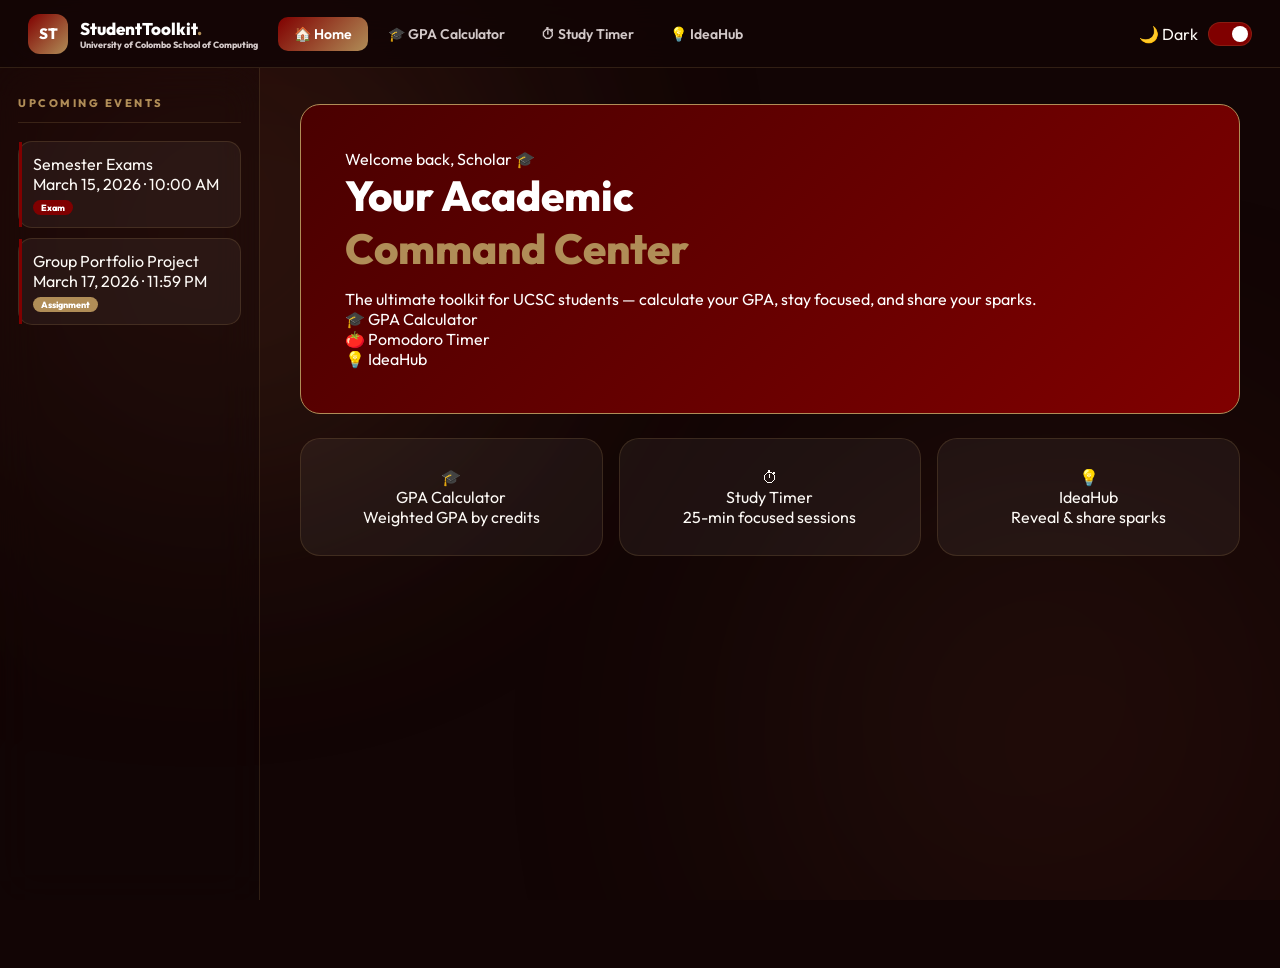
==== commit 428d4b19: "final output" ====
--- a/sttoolkit21.html
+++ b/sttoolkit21.html
@@ -20,7 +20,7 @@
       <div class="logo-badge">ST</div>
       <div class="logo-text">
         StudentToolkit<span>.</span>
-        <small>UC Santa Cruz</small>
+        <small>University of Colombo School of Computing</small>
       </div>
     </div>
 
@@ -44,28 +44,23 @@
     <aside class="sidebar">
       <div class="sidebar-title">Upcoming Events</div>
       <div class="event-item">
-        <div class="event-name">Midterm – CMPS 101</div>
+        <div class="event-name">Semester Exams</div>
         <div class="event-date">March 15, 2026 · 10:00 AM</div>
         <span class="event-tag">Exam</span>
       </div>
       <div class="event-item">
-        <div class="event-name">Project Due – AMS 147</div>
+        <div class="event-name">Group Portfolio Project</div>
         <div class="event-date">March 17, 2026 · 11:59 PM</div>
         <span class="event-tag gold">Assignment</span>
       </div>
-      <div class="event-item">
-        <div class="event-name">Study Group – Porter Library</div>
-        <div class="event-date">March 18, 2026 · 3:00 PM</div>
-        <span class="event-tag">Study</span>
-      </div>
     </aside>
 
     <main class="main">
       <section id="section-welcome" class="section active">
         <div class="welcome-card">
-          <div class="welcome-eyebrow">Welcome back, Banana Slug 🐌</div>
+          <div class="welcome-eyebrow">Welcome back, Scholar 🎓</div>
           <div class="welcome-title">Your Academic<br><span>Command Center</span></div>
-          <div class="welcome-desc">Everything you need to crush your quarter — calculate your GPA, run focused Pomodoro sessions, and share ideas.</div>
+          <div class="welcome-desc">The ultimate toolkit for UCSC students — calculate your GPA, stay focused, and share your sparks.</div>
           <div class="welcome-chips">
             <div class="chip" onclick="showSection('gpa')">🎓 GPA Calculator</div>
             <div class="chip" onclick="showSection('timer')">🍅 Pomodoro Timer</div>
@@ -81,12 +76,12 @@
           <div class="stat-card" onclick="showSection('timer')">
             <div class="stat-icon">⏱</div>
             <div class="stat-label">Study Timer</div>
-            <div class="stat-sub">25-min Pomodoro sessions</div>
+            <div class="stat-sub">25-min focused sessions</div>
           </div>
           <div class="stat-card" onclick="showSection('ideas')">
             <div class="stat-icon">💡</div>
             <div class="stat-label">IdeaHub</div>
-            <div class="stat-sub">Reveal &amp; share ideas</div>
+            <div class="stat-sub">Reveal & share sparks</div>
           </div>
         </div>
       </section>
@@ -108,7 +103,7 @@
           </div>
           <div class="gpa-courses" id="courseList">
             <div class="course-row first-row">
-              <input type="text" placeholder="e.g. CMPS 101">
+              <input type="text" placeholder="e.g. SCS 1201">
               <input type="number" placeholder="Credits" min="1" max="6">
               <select id="initialGrade">
                 <option value="">Grade</option>
@@ -154,8 +149,8 @@
               <svg width="240" height="240" viewBox="0 0 240 240">
                 <defs>
                   <linearGradient id="timerGrad" x1="0%" y1="0%" x2="100%" y2="0%">
-                    <stop offset="0%" style="stop-color:#8b5cf6"/>
-                    <stop offset="100%" style="stop-color:#ec4899"/>
+                    <stop offset="0%" style="stop-color:var(--primary)"/>
+                    <stop offset="100%" style="stop-color:var(--secondary)"/>
                   </linearGradient>
                 </defs>
                 <circle class="timer-ring-bg" cx="120" cy="120" r="110"/>
@@ -189,7 +184,7 @@
             <div class="panel-icon">💡</div>
             <div>
               <div class="panel-title">IdeaHub</div>
-              <div class="panel-subtitle">Hover over a creator to reveal their idea</div>
+              <div class="panel-subtitle">Share your sparks with the community</div>
             </div>
           </div>
           <div class="idea-input-section">
--- a/style.css
+++ b/style.css
@@ -1,26 +1,28 @@
-/* ── DESIGN TOKENS ── */
+/* ── DESIGN TOKENS (GOLD & MAROON) ── */
 :root {
-  --primary: #8b5cf6;
-  --primary-glow: rgba(139, 92, 246, 0.4);
-  --secondary: #ec4899;
-  --accent: #00f2fe;
-  --bg-dark: #0f172a;
+  --primary: #800000;           /* Maroon */
+  --primary-glow: rgba(128, 0, 0, 0.4);
+  --secondary: #b08d57;         /* Metallic Gold */
+  --accent: #fbbf24;            /* Bright Gold */
+  --bg-dark: #120505;           /* Very dark maroon-tinted charcoal */
   --surface: rgba(255, 255, 255, 0.05);
   --surface-hover: rgba(255, 255, 255, 0.09);
-  --border: rgba(255, 255, 255, 0.1);
-  --border-active: rgba(139, 92, 246, 0.6);
-  --text: #f1f5f9;
-  --text-muted: #64748b;
-  --text-soft: #94a3b8;
+  --border: rgba(176, 141, 87, 0.2); 
+  --border-active: #b08d57;
+  --text: #fdfaf6;
+  --text-muted: #a39494;
+  --text-soft: #d1c7c7;
   --navbar-h: 68px;
   --sidebar-w: 260px;
   --radius: 20px;
   --transition: 0.3s cubic-bezier(0.4, 0, 0.2, 1);
-  --light-bg: #f1f5f9;
-  --light-surface: rgba(255,255,255,0.85);
-  --light-border: rgba(139,92,246,0.15);
-  --light-text: #1e1b4b;
-  --light-text-muted: #6b7280;
+  
+  /* Light Mode Palette */
+  --light-bg: #fdfaf6;
+  --light-surface: #ffffff;
+  --light-border: rgba(128, 0, 0, 0.15);
+  --light-text: #2d0000;        /* Deep maroon for high contrast */
+  --light-text-muted: #5a4a4a;
 }
 
 * { box-sizing: border-box; margin: 0; padding: 0; }
@@ -38,45 +40,42 @@
 body.light {
   background-color: var(--light-bg);
   color: var(--light-text);
-  --surface: var(--light-surface);
-  --surface-hover: rgba(255,255,255,0.95);
-  --border: var(--light-border);
-  --text: var(--light-text);
-  --text-muted: var(--light-text-muted);
-  --text-soft: #6b7280;
 }
 
-body.light .navbar { background: rgba(109, 40, 217, 0.95); border-bottom-color: rgba(139,92,246,0.3); }
-body.light .nav-link { color: rgba(255,255,255,0.75); }
-body.light .nav-link.active { background: #fff; color: #4c1d95; }
-body.light .sidebar { background: rgba(255,255,255,0.75); border-right-color: var(--light-border); }
-body.light .card-panel { background: rgba(255,255,255,0.8); border-color: rgba(139,92,246,0.15); }
-body.light input, body.light select { background: #fff; color: #1e1b4b; border-color: rgba(139,92,246,0.2); }
+body.light .navbar { background: var(--primary); border-bottom-color: var(--secondary); }
+body.light .nav-link { color: rgba(255,255,255,0.7); }
+body.light .nav-link.active { background: var(--secondary); color: #fff; }
+body.light .sidebar { background: #fff; border-right-color: var(--light-border); }
+body.light .card-panel { background: #fff; border-color: var(--light-border); box-shadow: 0 10px 30px rgba(0,0,0,0.05); }
+body.light .panel-title, body.light .panel-subtitle, body.light .col-headers span, body.light .gpa-result-label { color: var(--light-text) !important; }
+body.light input, body.light select { background: #fff; color: #000; border-color: #d1c7c7; }
+body.light .stat-card { background: #fff; color: var(--light-text); }
+body.light .event-item { background: #fff; color: var(--light-text); }
 
 /* ── BACKGROUND BLOBS ── */
 .background-blobs { position: fixed; inset: 0; z-index: -1; overflow: hidden; }
 .blob {
   position: absolute; width: 600px; height: 600px;
   background: linear-gradient(135deg, var(--primary), var(--secondary));
-  filter: blur(140px); opacity: 0.15; border-radius: 50%;
+  filter: blur(140px); opacity: 0.12; border-radius: 50%;
   animation: float 25s infinite alternate ease-in-out;
   top: -100px; left: -100px;
 }
-.blob-2 { bottom: -150px; right: -100px; background: linear-gradient(135deg, var(--accent), var(--primary)); animation-delay: -7s; top: auto; left: auto; }
+.blob-2 { bottom: -150px; right: -100px; background: linear-gradient(135deg, var(--secondary), var(--primary)); animation-delay: -7s; top: auto; left: auto; }
 @keyframes float { from { transform: translate(0,0) rotate(0deg); } to { transform: translate(150px, 100px) rotate(30deg); } }
 
 /* ── NAVBAR ── */
 .navbar {
   position: fixed; top: 0; left: 0; right: 0; z-index: 100;
-  height: var(--navbar-h); background: rgba(15, 23, 42, 0.85);
+  height: var(--navbar-h); background: rgba(18, 5, 5, 0.85);
   backdrop-filter: blur(20px); border-bottom: 1px solid var(--border);
   display: flex; align-items: center; padding: 0 28px; gap: 20px;
 }
 .navbar-logo { display: flex; align-items: center; gap: 12px; }
 .logo-badge { width: 40px; height: 40px; background: linear-gradient(135deg, var(--primary), var(--secondary)); border-radius: 12px; display: flex; align-items: center; justify-content: center; font-size: 15px; font-weight: 800; color: #fff; }
-.logo-text { font-size: 17px; font-weight: 800; background: linear-gradient(to right, #fff, #94a3b8); background-clip: text; -webkit-background-clip: text; -webkit-text-fill-color: transparent; }
-.logo-text span { -webkit-text-fill-color: var(--primary); }
-.logo-text small { display: block; font-size: 10px; font-weight: 400; -webkit-text-fill-color: var(--text-soft); }
+.logo-text { font-size: 17px; font-weight: 800; color: #fff; }
+.logo-text span { color: var(--secondary); }
+.logo-text small { display: block; font-size: 9px; color: var(--text-soft); }
 
 .navbar-nav { display: flex; gap: 4px; }
 .nav-link { background: none; border: none; cursor: pointer; color: var(--text-soft); padding: 8px 16px; border-radius: 10px; font-family: 'Outfit', sans-serif; font-size: 14px; font-weight: 600; transition: all var(--transition); }
@@ -85,49 +84,51 @@
 .navbar-right { margin-left: auto; display: flex; align-items: center; gap: 10px; }
 .toggle { position: relative; width: 44px; height: 24px; cursor: pointer; }
 .toggle input { opacity: 0; width: 0; height: 0; }
-.toggle-slider { position: absolute; inset: 0; background: rgba(255,255,255,0.15); border-radius: 24px; border: 1.5px solid var(--border); transition: background var(--transition); }
-.toggle-slider::before { content: ''; position: absolute; top: 3px; left: 3px; width: 16px; height: 16px; border-radius: 50%; background: #fff; transition: transform var(--transition); }
+.toggle-slider { position: absolute; inset: 0; background: rgba(255,255,255,0.1); border-radius: 24px; border: 1.5px solid var(--border); transition: 0.3s; }
+.toggle-slider::before { content: ''; position: absolute; top: 3px; left: 3px; width: 16px; height: 16px; border-radius: 50%; background: #fff; transition: transform 0.3s; }
 .toggle input:checked + .toggle-slider { background: var(--primary); }
 .toggle input:checked + .toggle-slider::before { transform: translateX(20px); }
 
 /* ── LAYOUT & SIDEBAR ── */
 .layout { display: grid; grid-template-columns: var(--sidebar-w) 1fr; margin-top: var(--navbar-h); min-height: calc(100vh - var(--navbar-h)); }
-.sidebar { background: rgba(15, 23, 42, 0.6); backdrop-filter: blur(20px); border-right: 1px solid var(--border); padding: 28px 18px; }
-.sidebar-title { font-size: 11px; font-weight: 800; letter-spacing: 2.5px; text-transform: uppercase; color: var(--primary); margin-bottom: 18px; padding-bottom: 12px; border-bottom: 1px solid var(--border); }
-.event-item { padding: 12px 14px; border-radius: 14px; margin-bottom: 10px; background: var(--surface); border: 1px solid var(--border); position: relative; cursor: default; }
+.sidebar { background: rgba(18, 5, 5, 0.4); backdrop-filter: blur(20px); border-right: 1px solid var(--border); padding: 28px 18px; }
+.sidebar-title { font-size: 11px; font-weight: 800; letter-spacing: 2.5px; text-transform: uppercase; color: var(--secondary); margin-bottom: 18px; padding-bottom: 12px; border-bottom: 1px solid var(--border); }
+.event-item { padding: 12px 14px; border-radius: 14px; margin-bottom: 10px; background: var(--surface); border: 1px solid var(--border); position: relative; }
 .event-item::before { content: ''; position: absolute; left: 0; top: 0; bottom: 0; width: 3px; background: var(--primary); }
 .event-tag { display: inline-block; margin-top: 6px; font-size: 9px; font-weight: 800; padding: 2px 8px; border-radius: 20px; background: var(--primary); color: #fff; }
-.event-tag.gold { background: #fbbf24; color: #1e1b4b; }
+.event-tag.gold { background: var(--secondary); color: #fff; }
 
 /* ── MAIN & CARDS ── */
 .main { padding: 36px 40px; display: flex; flex-direction: column; gap: 28px; }
 .section { display: none; animation: fadeInUp 0.5s ease forwards; }
 .section.active { display: flex; flex-direction: column; gap: 24px; }
 
-.welcome-card { background: linear-gradient(135deg, #1e1b4b, #4c1d95); border-radius: var(--radius); padding: 44px; color: #fff; border: 1px solid rgba(139,92,246,0.3); }
+.welcome-card { background: linear-gradient(135deg, #4a0000, #800000); border-radius: var(--radius); padding: 44px; color: #fff; border: 1px solid var(--secondary); }
 .welcome-title { font-size: 42px; font-weight: 800; margin-bottom: 14px; }
-.welcome-title span { color: #fbbf24; }
+.welcome-title span { color: var(--secondary); }
 
 .stats-row { display: grid; grid-template-columns: repeat(3, 1fr); gap: 16px; }
 .stat-card { background: var(--surface); border: 1px solid var(--border); border-radius: var(--radius); padding: 28px; text-align: center; cursor: pointer; transition: 0.3s; }
-.stat-card:hover { transform: translateY(-5px); border-color: var(--primary); }
+.stat-card:hover { transform: translateY(-5px); border-color: var(--secondary); }
 
 .card-panel { background: var(--surface); backdrop-filter: blur(25px); border: 1px solid var(--border); border-radius: var(--radius); padding: 36px; }
 .panel-header { display: flex; align-items: center; gap: 16px; margin-bottom: 30px; border-bottom: 1px solid var(--border); padding-bottom: 20px; }
-.panel-icon { width: 52px; height: 52px; background: linear-gradient(135deg, var(--primary), var(--secondary)); border-radius: 16px; display: flex; align-items: center; justify-content: center; font-size: 24px; }
+.panel-icon { width: 52px; height: 52px; background: linear-gradient(135deg, var(--primary), var(--secondary)); border-radius: 16px; display: flex; align-items: center; justify-content: center; font-size: 24px; color: white; }
+.panel-title { font-size: 22px; font-weight: 800; }
 
 /* ── GPA TABLE ── */
 .course-row { display: grid; grid-template-columns: 1fr 120px 140px 40px; gap: 10px; margin-bottom: 10px; align-items: center; }
 .first-row { grid-template-columns: 1fr 120px 140px; }
 .col-headers { display: grid; grid-template-columns: 1fr 120px 140px 40px; gap: 10px; margin-bottom: 10px; font-size: 11px; font-weight: 700; color: var(--text-muted); text-transform: uppercase; }
-input, select { background: rgba(255,255,255,0.06); border: 1px solid var(--border); border-radius: 10px; padding: 11px; color: var(--text); font-family: inherit; width: 100%; }
+input, select { background: rgba(255,255,255,0.06); border: 1px solid var(--border); border-radius: 10px; padding: 11px; color: var(--text); font-family: inherit; width: 100%; outline: none; transition: 0.2s; }
+input:focus, select:focus { border-color: var(--secondary); }
 
 .btn { padding: 12px 24px; border-radius: 12px; border: none; font-weight: 700; cursor: pointer; transition: 0.2s; }
-.btn-primary { background: linear-gradient(135deg, var(--primary), var(--secondary)); color: #fff; }
+.btn-primary { background: linear-gradient(135deg, var(--primary), #a52a2a); color: #fff; border: 1px solid var(--secondary); }
 .btn-ghost { background: var(--surface); color: var(--text-soft); border: 1px solid var(--border); }
-.btn-danger { background: rgba(236,72,153,0.1); color: var(--secondary); border-radius: 10px; width: 38px; height: 38px; }
+.btn-danger { background: rgba(128, 0, 0, 0.1); color: var(--primary); font-size: 18px; }
 
-.gpa-result { margin-top: 28px; padding: 30px; border-radius: 16px; background: rgba(139,92,246,0.1); border: 1px solid var(--primary); display: none; text-align: center; }
+.gpa-result { margin-top: 28px; padding: 30px; border-radius: 16px; background: rgba(128, 0, 0, 0.1); border: 1px solid var(--secondary); display: none; text-align: center; }
 .gpa-result.show { display: block; }
 .gpa-result-number { font-size: 72px; font-weight: 800; background: linear-gradient(135deg, var(--primary), var(--secondary)); -webkit-background-clip: text; -webkit-text-fill-color: transparent; }
 
@@ -138,17 +139,15 @@
 .timer-ring-progress { fill: none; stroke: url(#timerGrad); stroke-width: 8; stroke-linecap: round; transform-origin: center; transform: rotate(-90deg); transition: stroke-dashoffset 1s linear; stroke-dasharray: 691; }
 .timer-display { position: absolute; inset: 0; display: flex; flex-direction: column; align-items: center; justify-content: center; }
 .timer-time { font-size: 52px; font-weight: 800; }
-.timer-notification { display: none; padding: 16px; border-radius: 14px; background: rgba(139,92,246,0.2); border: 1px solid var(--primary); text-align: center; margin-top: 20px; }
-.timer-notification.show { display: block; }
 .session-dot { width: 14px; height: 14px; border-radius: 50%; background: var(--border); transition: 0.3s; }
-.session-dot.done { background: var(--primary); box-shadow: 0 0 10px var(--primary); }
+.session-dot.done { background: var(--secondary); box-shadow: 0 0 10px var(--secondary); }
 
 /* ── IDEAHUB ── */
 .idea-input-section { display: flex; gap: 10px; background: var(--surface); padding: 10px; border-radius: 20px; border: 1px solid var(--border); margin-bottom: 30px; }
-.name-input { width: 150px; border-right: 1px solid var(--border); border-radius: 0; }
+.name-input { width: 150px; }
 #board { display: grid; grid-template-columns: repeat(auto-fill, minmax(250px, 1fr)); gap: 20px; }
-.idea-card { background: var(--surface); border: 1px solid var(--border); border-radius: 28px; padding: 30px; min-height: 200px; position: relative; text-align: center; transition: 0.3s; cursor: pointer; }
-.idea-card:hover { border-color: var(--primary); transform: translateY(-5px); }
-.remove-btn { position: absolute; top: 10px; right: 10px; background: none; border: none; color: var(--text-muted); font-size: 20px; cursor: pointer; }
+.idea-card { background: var(--surface); border: 1px solid var(--border); border-radius: 28px; padding: 30px; min-height: 200px; position: relative; transition: 0.3s; cursor: pointer; }
+.idea-card:hover { border-color: var(--secondary); transform: translateY(-5px); }
+.big-avatar { width: 50px; height: 50px; background: var(--primary); border-radius: 50%; display: flex; align-items: center; justify-content: center; font-weight: 800; color: #fff; margin: 0 auto 15px; }
 
 @keyframes fadeInUp { from { transform: translateY(20px); opacity: 0; } to { transform: translateY(0); opacity: 1; } }
